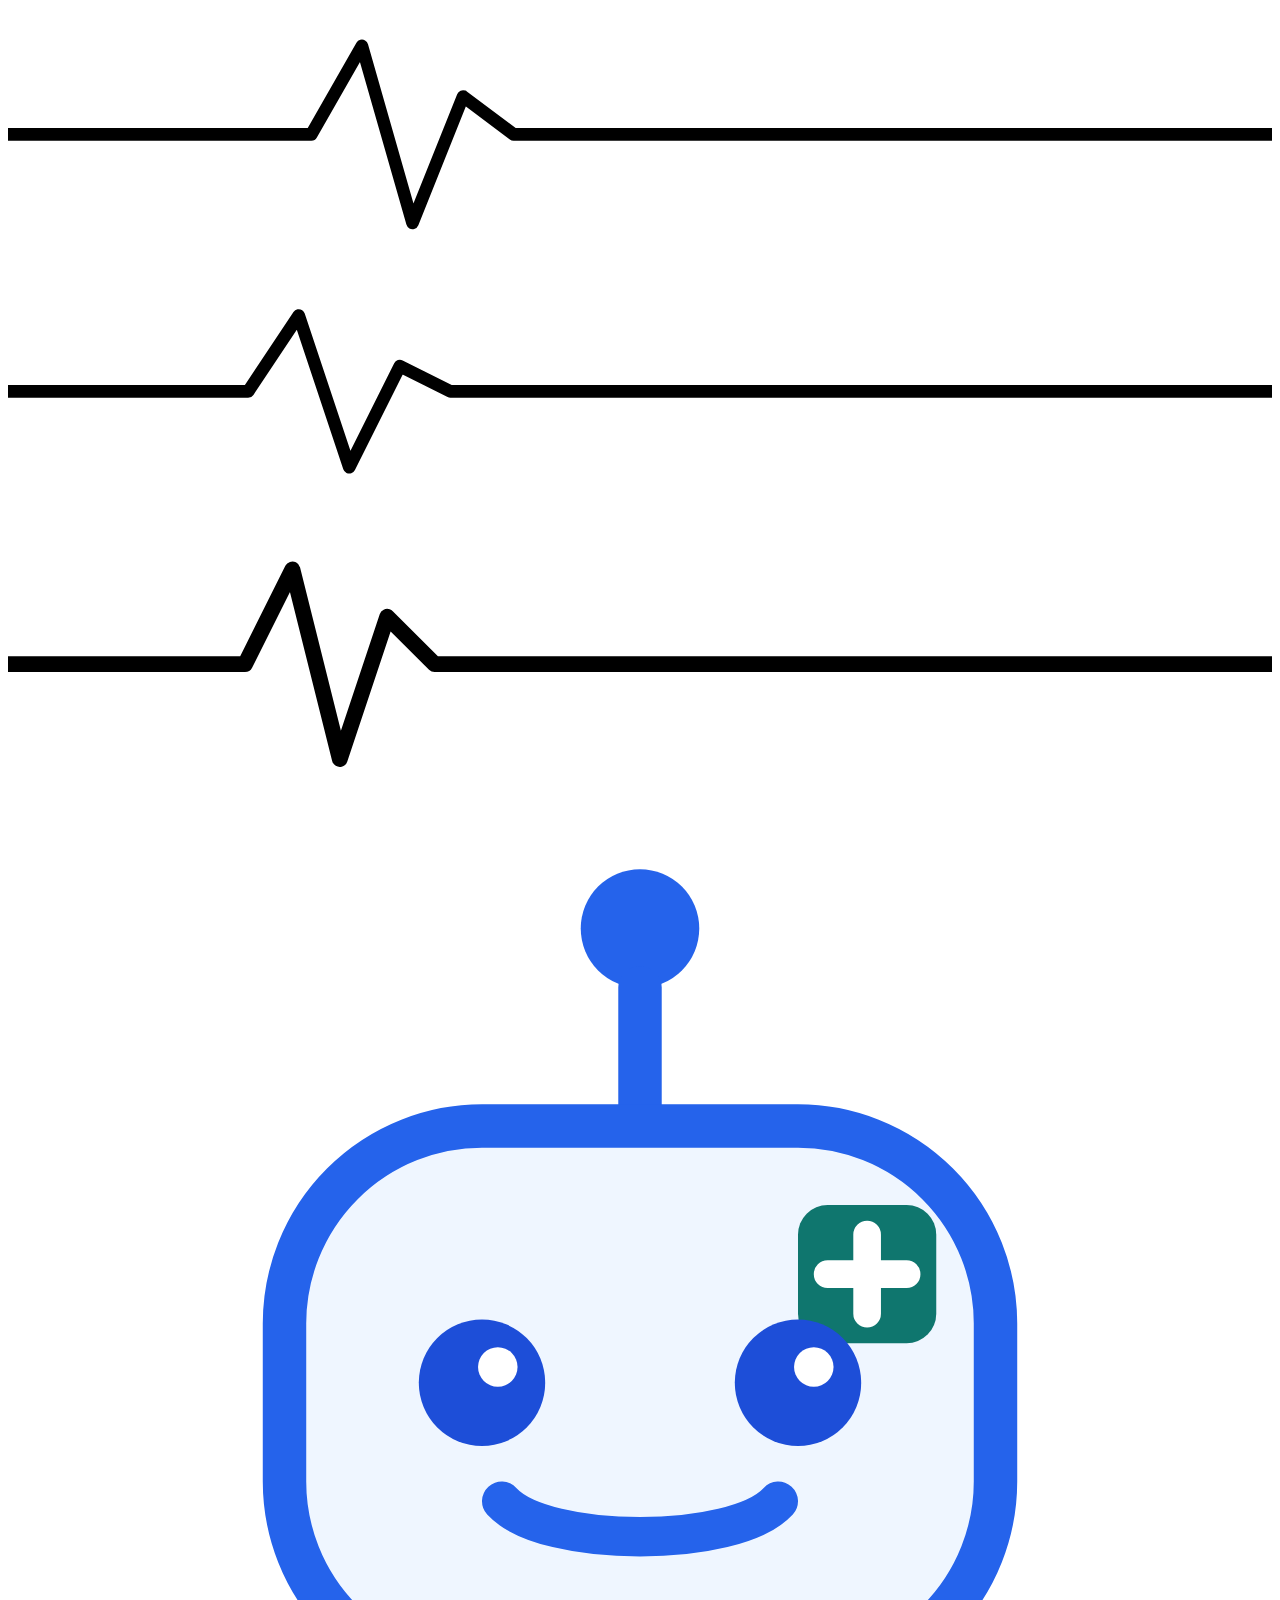
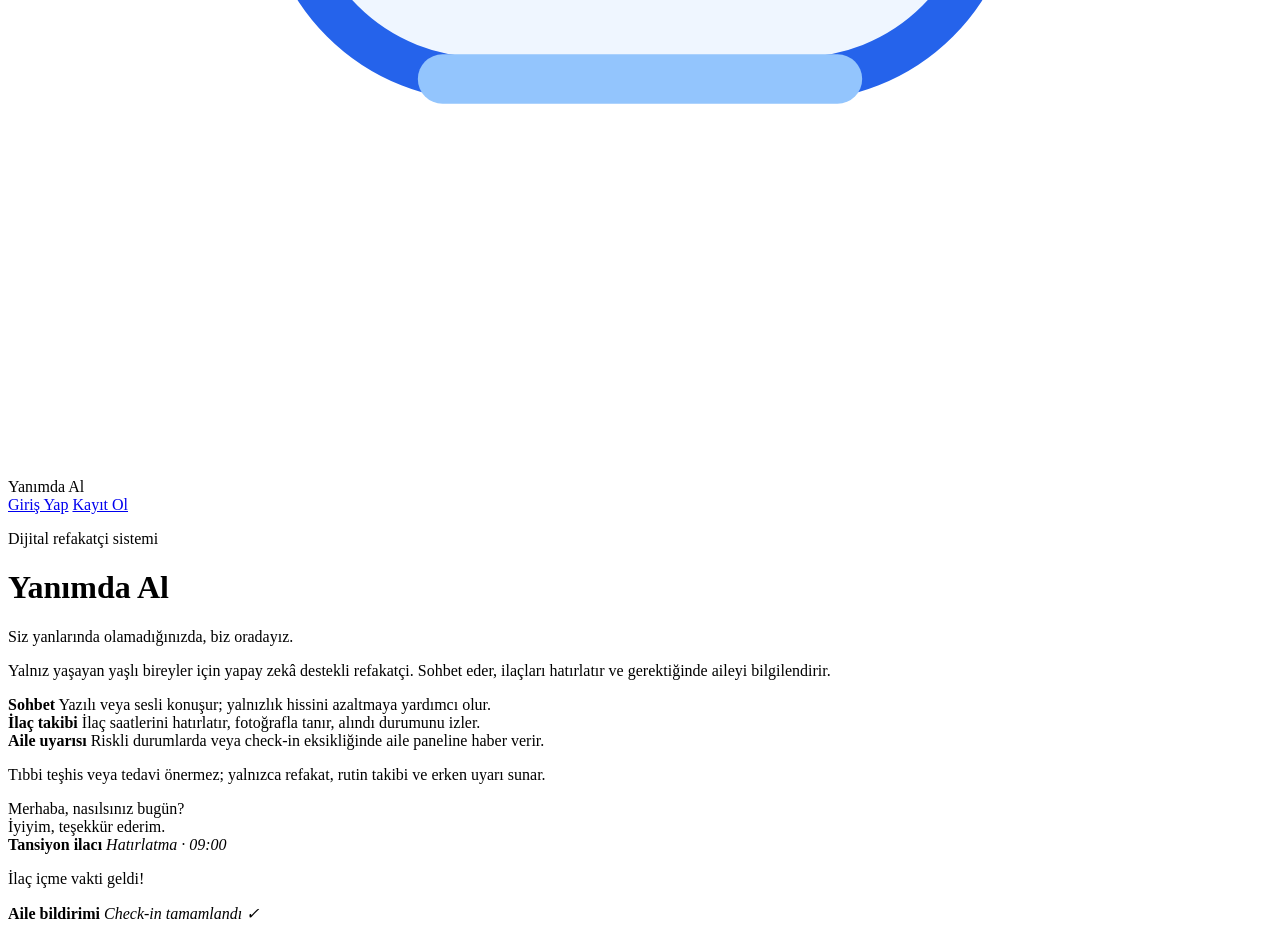
==== frontend/app.html @ 6cad52d4 "Yaşlı kiosk ve aile panelini genişlet; aktivite, sohbet dökümü ve check-in uyarısı ekle. Onboarding/" ====
<!DOCTYPE html>
<html lang="tr">
<head>
    <meta charset="UTF-8">
    <meta name="viewport" content="width=device-width, initial-scale=1.0, maximum-scale=1.0, user-scalable=no">
    <title>Yanımda Al — Refakatçi</title>
    <script>
        (function () {
            var userId = localStorage.getItem("user_id");
            var role = localStorage.getItem("user_role");
            if (!userId) {
                window.location.replace("onboarding.html");
                return;
            }
            if (role === "family") {
                window.location.replace("family-dashboard.html");
                return;
            }
            document.documentElement.classList.add("session-ok");
        })();
    </script>
    <style>html:not(.session-ok) body { visibility: hidden; }</style>
    <link rel="preconnect" href="https://fonts.googleapis.com">
    <link rel="preconnect" href="https://fonts.gstatic.com" crossorigin>
    <link href="https://fonts.googleapis.com/css2?family=Manrope:wght@500;600;700;800&family=Instrument+Serif:ital@0;1&display=swap" rel="stylesheet">
    <link rel="stylesheet" href="app-kiosk.css?v=20260728p5">
    <link rel="stylesheet" href="definitions.css?v=20260728p5">
    <link rel="stylesheet" href="recognition.css?v=20260728p5">
</head>
<body class="kiosk-app">
    <div class="ambient" aria-hidden="true">
        <span class="orb orb-a"></span>
        <span class="orb orb-b"></span>
    </div>

    <div class="app-shell">
        <header class="app-top">
            <div class="app-brand">
                <svg viewBox="0 0 64 64" fill="none" aria-hidden="true">
                    <circle cx="32" cy="6" r="3" fill="#2563eb"/>
                    <path d="M32 9 V16" stroke="#2563eb" stroke-width="2.2" stroke-linecap="round"/>
                    <rect x="14" y="16" width="36" height="28" rx="10" fill="#eff6ff" stroke="#2563eb" stroke-width="2.2"/>
                    <rect x="40" y="20" width="7" height="7" rx="1.5" fill="#0f766e"/>
                    <path d="M43.5 21.5 V25.5 M41.5 23.5 H45.5" stroke="#fff" stroke-width="1.4" stroke-linecap="round"/>
                    <circle cx="24" cy="29" r="3.2" fill="#1d4ed8"/>
                    <circle cx="40" cy="29" r="3.2" fill="#1d4ed8"/>
                    <path d="M25 35c2.2 2.4 11.8 2.4 14 0" stroke="#2563eb" stroke-width="2" stroke-linecap="round"/>
                </svg>
                <div class="app-brand-text">
                    <strong>Yanımda Al</strong>
                    <span id="appUserLabel" class="app-greeting">Hoş geldiniz</span>
                </div>
            </div>
        </header>

        <div class="app-body">
            <div class="side-nav-rail is-collapsed" id="sideNavRail">
                <nav class="app-side-nav is-collapsed" id="appSideNav" aria-label="Ana menü">
                    <div class="side-nav-head">
                        <button type="button" class="side-nav-toggle" id="navToggleBtn" onclick="toggleSideNav()" title="Menüyü genişlet" aria-label="Menüyü daralt/genişlet" aria-controls="appSideNav" aria-expanded="false">☰</button>
                        <strong class="side-nav-title">Menü</strong>
                    </div>
                    <div class="side-nav-tabs">
                        <button type="button" class="app-tab active" id="nav-sohbet" onclick="switchPage('sohbet')"><span>💬</span><em>Sohbet</em></button>
                        <button type="button" class="app-tab" id="nav-ilaclar" onclick="switchPage('ilaclar')"><span>💊</span><em>İlaçlarım</em></button>
                        <button type="button" class="app-tab" id="nav-durum" onclick="switchPage('durum')"><span>☀️</span><em>Durumum</em></button>
                        <button type="button" class="app-tab" id="nav-profil" onclick="switchPage('profil')"><span>👤</span><em>Profil</em></button>
                        <button type="button" class="app-tab app-tab-logout" id="nav-logout" onclick="logoutKiosk()" title="Çıkış">
                            <span class="logout-icon" aria-hidden="true">
                                <svg viewBox="0 0 24 24" fill="none" stroke="currentColor" stroke-width="2.2" stroke-linecap="round" stroke-linejoin="round">
                                    <path d="M10 4H6a2 2 0 0 0-2 2v12a2 2 0 0 0 2 2h4"/>
                                    <path d="M14 12H22"/>
                                    <path d="M18 8l4 4-4 4"/>
                                </svg>
                            </span>
                            <em>Çıkış</em>
                        </button>
                    </div>
                </nav>
            </div>

            <aside class="history-sidebar is-collapsed" id="historySidebar">
                <div class="history-sidebar-inner">
                    <div class="history-sidebar-head">
                        <div class="history-section-title">Sohbetler</div>
                    </div>
                    <button type="button" class="history-new-chat" id="historyNewChatBtn">＋ Yeni sohbet</button>
                    <div class="history-list" id="history-today"></div>
                    <p id="historyEmptyHint" class="history-empty-hint" style="display:none;">Henüz sohbet yok.</p>
                </div>
            </aside>

            <main class="main-content">
                <!-- SOHBET -->
                <section class="page active" id="page-sohbet">
                    <h2 class="page-title">Refakatçi sohbeti</h2>
                    <div class="chat-container" id="chatScroll">
                        <div class="chat-box" id="chatBox">
                            <div class="chat-msg msg-ai">Merhaba! Ben Yanımda Al. Bugün nasılsın? Yazabilir veya aşağıdaki butonla konuşabilirsin.</div>
                        </div>
                    </div>

                    <div class="voice-panel">
                        <div id="voiceBars" class="voice-bars" aria-hidden="true">
                            <i></i><i></i><i></i><i></i><i></i><i></i><i></i><i></i>
                        </div>
                        <button type="button" class="btn btn-voice" id="voiceBtn" onclick="toggleVoice()">
                            🎤 <span id="btnText">Konuşmak İçin Basın</span>
                        </button>
                        <p id="voiceHint" class="voice-hint">Başlatmak için basın, konuşun, bitince tekrar basın.</p>
                    </div>

                    <div class="text-input-container">
                        <div class="chat-attach-group">
                            <button type="button" class="btn btn-ghost chat-attach" id="chatAttachBtn" title="Fotoğraf ekle" aria-haspopup="menu" aria-expanded="false">📷</button>
                            <div class="chat-attach-menu" id="chatAttachMenu" role="menu" hidden>
                                <button type="button" class="chat-attach-option" role="menuitem" id="chatAttachGalleryBtn">🖼️ Galeriden seç</button>
                                <button type="button" class="chat-attach-option" role="menuitem" id="chatAttachCameraBtn">📸 Kamera ile çek</button>
                            </div>
                            <input type="file" id="chatImageInput" accept="image/*" hidden>
                            <input type="file" id="chatCameraInput" accept="image/*" capture="environment" hidden>
                        </div>
                        <input type="text" id="userInput" class="text-input" placeholder="Mesajınızı yazın..." onkeypress="handleKeyPress(event)">
                        <button type="button" class="btn btn-send" onclick="sendComposer()">Gönder</button>
                    </div>
                    <div id="chatImagePreview" class="chat-image-preview" hidden></div>
                </section>

                <!-- İLAÇLAR -->
                <section class="page" id="page-ilaclar">
                    <h2 class="page-title">İlaçlarım</h2>
                    <div class="med-subtabs" role="tablist">
                        <button type="button" class="med-subtab active" id="medTabDaily" onclick="switchMedTab('daily')">Günlük ilaçlar</button>
                        <button type="button" class="med-subtab" id="medTabAll" onclick="switchMedTab('all')">Tüm ilaçlar</button>
                    </div>
                    <div id="medicationToolbar"></div>
                    <div id="medicationList" class="routine-list"></div>
                    <div id="medicationListAll" class="routine-list" hidden></div>
                </section>

                <!-- DURUM -->
                <section class="page" id="page-durum">
                    <h2 class="page-title">Günlük sağlık kontrolü</h2>
                    <div id="checkinStatusBanner" class="checkin-banner"></div>
                    <div id="checkinCard" class="checkin-card">
                        <p id="checkinGreeting" class="checkin-greeting">Bugün kendini nasıl hissediyorsun?</p>
                        <button type="button" class="btn btn-success" onclick="completeCheckin('Harika!')">😊 Çok İyiyim</button>
                        <button type="button" class="btn btn-warn" onclick="completeCheckin('Biraz halsizim')">😐 Biraz Halsizim</button>
                    </div>
                    <div class="checkin-dashboard">
                        <div class="checkin-history-wrap">
                            <h3>Geçmiş kayıtlar</h3>
                            <div class="checkin-history-list" id="checkinHistory">
                                <p class="muted">Kayıtlar yükleniyor...</p>
                            </div>
                        </div>
                        <div class="checkin-chart-wrap">
                            <div class="checkin-chart-tabs" role="tablist">
                                <button type="button" class="checkin-chart-tab active" data-range="day" onclick="setCheckinChartRange('day')">Günlük</button>
                                <button type="button" class="checkin-chart-tab" data-range="week" onclick="setCheckinChartRange('week')">Haftalık</button>
                                <button type="button" class="checkin-chart-tab" data-range="month" onclick="setCheckinChartRange('month')">Aylık</button>
                            </div>
                            <div id="checkinChart" class="checkin-chart" aria-live="polite"></div>
                        </div>
                    </div>
                </section>

                <!-- PROFİL -->
                <section class="page" id="page-profil">
                    <div id="profileView" class="profile-view"></div>
                </section>
            </main>
        </div>
    </div>

    <!-- Profil düzenle (ilaç ekle gibi modal) -->
    <div id="profileEditModal" class="med-add-modal">
        <div class="med-add-modal-card profile-edit-modal-card">
            <div class="profile-edit-head">
                <h3>Profili düzenle</h3>
                <button type="button" class="btn btn-ghost" style="width:auto;min-height:40px;" onclick="cancelProfileEdit()">✕</button>
            </div>
            <div class="profile-edit-grid">
                <div class="profile-edit-col">
                    <h3>Kişisel</h3>
                    <label>📷 Profil fotoğrafı</label>
                    <div class="profile-photo-edit">
                        <img id="profilePhotoPreview" alt="" hidden>
                        <label class="btn btn-ghost" style="width:auto;min-height:44px;">
                            Fotoğraf seç
                            <input type="file" id="profilePhotoInput" accept="image/*" hidden>
                        </label>
                    </div>
                    <label>👤 Ad soyad</label>
                    <input id="profileName" type="text" placeholder="Ad soyad">
                    <label>📅 Doğum tarihi</label>
                    <input id="profileBirthDate" type="date">
                    <label>📞 Telefon</label>
                    <input id="profilePhone" type="tel" placeholder="5xx xxx xx xx" inputmode="numeric">
                    <label>✉️ E-posta</label>
                    <input id="profileEmail" type="email" placeholder="ornek@mail.com">
                </div>
                <div class="profile-edit-col">
                    <h3>Sağlık</h3>
                    <label>🏥 Kronik / teşhisli hastalıklar</label>
                    <textarea id="profileConditions" rows="3" placeholder="Örn. tansiyon, şeker…"></textarea>
                    <label>⚠️ Alerjiler</label>
                    <textarea id="profileAllergies" rows="2" placeholder="Örn. penisilin…"></textarea>
                    <div class="profile-edit-split">
                        <div>
                            <label>🧍 Kilo (kg)</label>
                            <input id="profileWeight" type="number" min="20" max="300" step="0.1" placeholder="70">
                        </div>
                        <div>
                            <label>📏 Boy (cm)</label>
                            <input id="profileHeight" type="number" min="50" max="250" step="1" placeholder="170">
                        </div>
                    </div>
                    <label>🚨 Acil durum kişisi</label>
                    <input id="profileEmergencyName" type="text" placeholder="Ad soyad">
                    <label>☎️ Acil durum telefonu</label>
                    <input id="profileEmergencyPhone" type="tel" placeholder="5xx xxx xx xx" inputmode="numeric">
                    <label>📋 Ek notlar</label>
                    <textarea id="profileNotes" rows="3" placeholder="İsteğe bağlı"></textarea>
                </div>
            </div>
            <p id="profileStatus" class="login-status" role="status"></p>
            <div class="profile-edit-actions">
                <button type="button" class="btn btn-primary" style="width:auto;min-width:160px;" onclick="saveElderProfile()">Kaydet</button>
                <button type="button" class="btn btn-ghost" style="width:auto;" onclick="cancelProfileEdit()">İptal</button>
            </div>
        </div>
    </div>

    <!-- İlk giriş: profil tamamla (kayıtta olmayan alanlar) -->
    <div id="profileSetupModal" class="med-add-modal">
        <div class="med-add-modal-card profile-edit-modal-card profile-setup-card">
            <div class="profile-edit-head">
                <div>
                    <h3>Profilinizi tamamlayın</h3>
                    <p class="profile-setup-lead">Kayıtta olmayan sağlık ve acil bilgileri. İsterseniz şimdi doldurun, isterseniz atlayın.</p>
                </div>
            </div>
            <div class="profile-edit-grid">
                <div class="profile-edit-col">
                    <h3>İletişim &amp; ölçü</h3>
                    <label>📞 Telefon</label>
                    <input id="setupPhone" type="tel" placeholder="5xx xxx xx xx" inputmode="numeric">
                    <label>✉️ E-posta</label>
                    <input id="setupEmail" type="email" placeholder="ornek@mail.com">
                    <div class="profile-edit-split">
                        <div>
                            <label>🧍 Kilo (kg)</label>
                            <input id="setupWeight" type="number" min="20" max="300" step="0.1" placeholder="70">
                        </div>
                        <div>
                            <label>📏 Boy (cm)</label>
                            <input id="setupHeight" type="number" min="50" max="250" step="1" placeholder="170">
                        </div>
                    </div>
                    <label>📷 Profil fotoğrafı (isteğe bağlı)</label>
                    <div class="profile-photo-edit">
                        <img id="setupPhotoPreview" alt="" hidden>
                        <label class="btn btn-ghost" style="width:auto;min-height:44px;">
                            Fotoğraf seç
                            <input type="file" id="setupPhotoInput" accept="image/*" hidden>
                        </label>
                    </div>
                </div>
                <div class="profile-edit-col">
                    <h3>Sağlık &amp; acil</h3>
                    <label>🏥 Kronik / teşhisli hastalıklar</label>
                    <textarea id="setupConditions" rows="2" placeholder="Örn. tansiyon, şeker…"></textarea>
                    <label>⚠️ Alerjiler</label>
                    <textarea id="setupAllergies" rows="2" placeholder="Örn. penisilin…"></textarea>
                    <label>🚨 Acil durum kişisi</label>
                    <input id="setupEmergencyName" type="text" placeholder="Ad soyad">
                    <label>☎️ Acil durum telefonu</label>
                    <input id="setupEmergencyPhone" type="tel" placeholder="5xx xxx xx xx" inputmode="numeric">
                    <label>📋 Ek notlar</label>
                    <textarea id="setupNotes" rows="2" placeholder="İsteğe bağlı"></textarea>
                </div>
            </div>
            <p id="profileSetupStatus" class="login-status" role="status"></p>
            <div class="profile-edit-actions">
                <button type="button" class="btn btn-primary" style="width:auto;min-width:160px;" onclick="saveProfileSetup()">Kaydet</button>
                <button type="button" class="btn btn-ghost" style="width:auto;" onclick="skipProfileSetup()">Şimdilik atla</button>
            </div>
        </div>
    </div>

    <!-- Check-in hatırlatma -->
    <div id="checkinReminderModal" class="modal-overlay" style="display:none;">
        <div class="modal-card">
            <div class="modal-emoji">☀️</div>
            <h2>Lütfen durumunuzu güncelleyin</h2>
            <p>Bugün henüz günlük sağlık kontrolünü yapmadınız.</p>
            <button type="button" class="btn btn-success" onclick="goToCheckinFromReminder()">Şimdi Bildir</button>
            <button type="button" class="btn btn-ghost" onclick="dismissCheckinReminder()">Daha Sonra</button>
        </div>
    </div>

    <!-- İlaç ekle / düzenle -->
    <div id="medAddModal" class="med-add-modal">
        <div class="med-add-modal-card">
            <div id="medAddFormRoot"></div>
        </div>
    </div>

    <!-- İlaç saati -->
    <div id="medicationAlertModal" class="modal-overlay" style="display:none;">
        <div class="modal-card modal-card-lg">
            <div class="modal-emoji">💊</div>
            <h2 id="medAlertTitle">İlaç Saati!</h2>
            <p id="medAlertDesc">Lütfen ilacınızı alın.</p>
            <p id="medAlertSnoozeInfo" class="muted"></p>
            <button type="button" class="btn btn-success" onclick="logMedication('taken', 'button')">İçtim</button>
            <button type="button" class="btn btn-primary" onclick="openMedicationCamera()">İlacı Kameraya Göster</button>
            <button type="button" class="btn btn-ghost" onclick="dismissMedicationAlert()">Daha Sonra (10 dk)</button>
        </div>
    </div>

    <!-- Kamera ile fotoğraf -->
    <div id="chatCameraModal" class="modal-overlay" style="display:none;">
        <div class="modal-card modal-card-lg">
            <h2>Kamera</h2>
            <video id="chatCameraVideo" autoplay playsinline muted style="width:100%;border-radius:14px;background:#0b1220;"></video>
            <canvas id="chatCameraCanvas" hidden></canvas>
            <p id="chatCameraStatus" class="muted"></p>
            <button type="button" class="btn btn-success" onclick="captureChatCameraPhoto()">Fotoğraf Çek</button>
            <button type="button" class="btn btn-ghost" onclick="closeChatCameraModal()">Kapat</button>
        </div>
    </div>

    <script src="config.js?v=20260728p6"></script>
    <script src="definitions.js?v=20260728p6"></script>
    <script src="recognition.js?v=20260728p6"></script>
    <script src="app.js?v=20260728p6"></script>
    <script src="app-enhance.js?v=20260729a1"></script>
</body>
</html>
---- frontend/app-kiosk.css ----
/* Kiosk app — onboarding / login / register dili */

:root {
    --ink: #0b1220;
    --muted: #4a5d73;
    --blue: #2563eb;
    --blue-deep: #1d4ed8;
    --mint: #0f766e;
    --ok: #16a34a;
    --bad: #dc2626;
    --warn: #b45309;
    --font: "Manrope", system-ui, sans-serif;
    --display: "Instrument Serif", Georgia, serif;
    --glass: rgba(255, 255, 255, 0.55);
    --line: rgba(11, 18, 32, 0.1);
    --shell-max-w: 1280px;
    --shell-max-h: 800px;
}

*, *::before, *::after { box-sizing: border-box; margin: 0; padding: 0; }

html, body.kiosk-app {
    width: 100%;
    height: 100%;
    overflow: hidden;
}

body.kiosk-app {
    font-family: var(--font);
    color: var(--ink);
    display: grid;
    place-items: center;
}

.ambient {
    position: fixed;
    inset: 0;
    z-index: 0;
    pointer-events: none;
    background: linear-gradient(150deg, #c5d9f5 0%, #e7eef8 45%, #d2ebe6 100%);
}

.orb {
    position: absolute;
    border-radius: 50%;
    filter: blur(72px);
    opacity: 0.45;
    animation: drift 18s ease-in-out infinite;
}
.orb-a { width: 42vmin; height: 42vmin; top: -10%; left: -6%; background: #93c5fd; }
.orb-b { width: 36vmin; height: 36vmin; right: -8%; bottom: 5%; background: #99f6e4; animation-delay: -7s; }

@keyframes drift {
    0%, 100% { transform: translate(0, 0); }
    50% { transform: translate(12px, -14px); }
}

.app-shell {
    position: relative;
    z-index: 1;
    width: 100vw;
    height: 100vh;
    max-width: none;
    max-height: none;
    display: flex;
    flex-direction: column;
    padding: 14px 18px 16px;
    border-radius: 0;
    background: transparent;
    border: none;
    box-shadow: none;
    backdrop-filter: none;
    overflow: hidden;
}

.app-top {
    flex-shrink: 0;
    display: flex;
    align-items: center;
    justify-content: center;
    margin-bottom: 10px;
    padding: 0 4px;
    min-height: 64px;
}

.app-brand {
    display: flex;
    align-items: center;
    gap: 14px;
    justify-content: center;
}
.app-brand svg { width: 58px; height: 58px; flex-shrink: 0; }
.app-brand-text {
    display: flex;
    flex-direction: column;
    gap: 2px;
}
.app-brand strong {
    display: block;
    font-size: clamp(1.55rem, 3vw, 1.9rem);
    font-weight: 800;
    letter-spacing: -0.02em;
    white-space: nowrap;
    line-height: 1.1;
}
.app-greeting {
    font-size: 1.05rem;
    color: var(--muted);
    font-weight: 700;
    white-space: nowrap;
    overflow: hidden;
    text-overflow: ellipsis;
    max-width: min(70vw, 420px);
}

.btn-icon {
    min-width: 48px;
    min-height: 48px;
    border-radius: 12px;
    border: 2px solid var(--line);
    background: rgba(255,255,255,0.7);
    font-size: 1.2rem;
    cursor: pointer;
}

.app-body {
    flex: 1;
    min-height: 0;
    display: flex;
    gap: 12px;
    position: relative;
}

.side-nav-rail {
    --side-nav-expanded: 188px;
    --side-nav-collapsed: 72px;
    flex-shrink: 0;
    width: var(--side-nav-expanded);
    position: relative;
    align-self: stretch;
    transition: width 0.22s ease;
}
.side-nav-rail.is-collapsed {
    width: var(--side-nav-collapsed);
}

.app-side-nav {
    width: 100%;
    height: 100%;
    display: flex;
    flex-direction: column;
    gap: 6px;
    padding: 12px 10px;
    background: var(--glass);
    border: 1px solid rgba(255, 255, 255, 0.7);
    border-radius: 20px;
    backdrop-filter: blur(10px);
    overflow: hidden;
    transition: width 0.22s ease, padding 0.22s ease, box-shadow 0.22s ease;
    z-index: 8;
}

.side-nav-rail.is-collapsed .app-side-nav {
    width: var(--side-nav-collapsed);
    padding-left: 8px;
    padding-right: 8px;
}

.side-nav-head {
    display: flex;
    align-items: center;
    gap: 10px;
    padding: 2px 4px 8px;
    flex-shrink: 0;
    min-height: 44px;
}
.side-nav-toggle {
    width: 40px;
    height: 40px;
    flex-shrink: 0;
    border: none;
    border-radius: 12px;
    background: rgba(255, 255, 255, 0.55);
    color: var(--ink);
    font-size: 1.15rem;
    cursor: pointer;
    display: grid;
    place-items: center;
}
.side-nav-toggle:hover { background: rgba(255, 255, 255, 0.85); }
.side-nav-title {
    font-size: 0.92rem;
    font-weight: 800;
    color: var(--muted);
    letter-spacing: 0.02em;
    white-space: nowrap;
    opacity: 1;
    transition: opacity 0.15s ease;
}

.side-nav-tabs {
    display: flex;
    flex-direction: column;
    gap: 4px;
    flex: 1;
    min-height: 0;
}

.app-tab {
    min-height: 52px;
    width: 100%;
    border-radius: 14px;
    border: none;
    background: transparent;
    font-family: var(--font);
    font-size: 1.05rem;
    font-weight: 750;
    color: var(--muted);
    cursor: pointer;
    display: flex;
    flex-direction: row;
    align-items: center;
    justify-content: flex-start;
    gap: 12px;
    padding: 10px 12px;
    text-align: left;
}
.app-tab span {
    font-size: 1.35rem;
    line-height: 1;
    width: 1.5rem;
    flex-shrink: 0;
    text-align: center;
}
.app-tab em {
    font-style: normal;
    font-size: 1.02rem;
    white-space: nowrap;
    opacity: 1;
    transition: opacity 0.15s ease;
}
.app-tab:hover { background: rgba(255, 255, 255, 0.45); color: var(--ink); }
.app-tab.active {
    background: rgba(37, 99, 235, 0.14);
    color: var(--blue-deep);
}

.app-tab-logout {
    margin-top: 4px;
    color: #b91c1c;
}
.app-tab-logout:hover {
    background: rgba(220, 38, 38, 0.1);
    color: #991b1b;
}
.app-tab-logout .logout-icon {
    width: 1.5rem;
    height: 1.5rem;
    flex-shrink: 0;
    display: grid;
    place-items: center;
}
.app-tab-logout .logout-icon svg {
    width: 1.25rem;
    height: 1.25rem;
    display: block;
}

.side-nav-rail.is-collapsed .side-nav-title,
.side-nav-rail.is-collapsed .app-tab em {
    opacity: 0;
    width: 0;
    overflow: hidden;
    pointer-events: none;
}

.side-nav-rail.is-collapsed .app-tab {
    justify-content: center;
    padding-left: 0;
    padding-right: 0;
    gap: 0;
}

.side-nav-rail.is-collapsed .side-nav-head {
    justify-content: center;
    padding-left: 0;
    padding-right: 0;
}

.main-content {
    flex: 1;
    min-width: 0;
    min-height: 0;
    overflow: hidden;
    display: flex;
    flex-direction: column;
}

.page {
    display: none;
    flex: 1;
    min-height: 0;
    flex-direction: column;
    overflow: hidden;
}
.page.active { display: flex; }

.page-title {
    font-family: var(--display);
    font-weight: 400;
    font-size: clamp(1.5rem, 2.8vw, 2rem);
    margin-bottom: 8px;
    flex-shrink: 0;
}

.chat-container {
    flex: 1;
    min-height: 0;
    overflow-y: auto;
    background: transparent;
    border: none;
    border-radius: 0;
    padding: 4px 2px 12px;
    margin-bottom: 8px;
}

.chat-box { display: flex; flex-direction: column; gap: 10px; }

.chat-msg {
    max-width: 88%;
    padding: 12px 16px;
    border-radius: 14px;
    font-size: 1.15rem;
    font-weight: 600;
    line-height: 1.4;
}
.msg-ai {
    align-self: flex-start;
    background: #fff;
    border: 2px solid rgba(37,99,235,0.15);
}
.msg-user {
    align-self: flex-end;
    background: linear-gradient(180deg, #3b82f6, #2563eb);
    color: #fff;
}
.msg-system {
    align-self: center;
    background: rgba(15,23,42,0.06);
    color: var(--muted);
    font-size: 1rem;
}
.chat-msg img {
    max-width: 100%;
    border-radius: 10px;
    margin-top: 6px;
    display: block;
}

.voice-panel {
    flex-shrink: 0;
    display: flex;
    flex-direction: column;
    align-items: center;
    gap: 6px;
    margin-bottom: 8px;
}

.voice-bars {
    display: none;
    align-items: flex-end;
    justify-content: center;
    gap: 5px;
    height: 42px;
}
.voice-bars.is-on { display: flex; }
.voice-bars i {
    width: 7px;
    border-radius: 4px;
    background: linear-gradient(180deg, #38bdf8, #2563eb);
    height: 12px;
    animation: bar-bounce 0.7s ease-in-out infinite;
}
.voice-bars i:nth-child(1) { animation-delay: 0s; }
.voice-bars i:nth-child(2) { animation-delay: 0.08s; }
.voice-bars i:nth-child(3) { animation-delay: 0.16s; }
.voice-bars i:nth-child(4) { animation-delay: 0.24s; }
.voice-bars i:nth-child(5) { animation-delay: 0.12s; }
.voice-bars i:nth-child(6) { animation-delay: 0.2s; }
.voice-bars i:nth-child(7) { animation-delay: 0.05s; }
.voice-bars i:nth-child(8) { animation-delay: 0.18s; }

@keyframes bar-bounce {
    0%, 100% { height: 10px; opacity: 0.7; }
    50% { height: 36px; opacity: 1; }
}

.voice-bars.is-live i:nth-child(odd) { animation-duration: 0.45s; }
.voice-bars.is-live i:nth-child(even) { animation-duration: 0.65s; }

.voice-hint {
    font-size: 0.88rem;
    color: var(--muted);
    font-weight: 600;
    text-align: center;
}

.btn {
    display: inline-flex;
    align-items: center;
    justify-content: center;
    gap: 8px;
    min-height: 54px;
    padding: 0 18px;
    border-radius: 14px;
    border: 2px solid transparent;
    font-family: var(--font);
    font-size: 1.1rem;
    font-weight: 750;
    cursor: pointer;
}
.btn-voice {
    width: min(100%, 420px);
    background: linear-gradient(180deg, #3b82f6, #2563eb);
    color: #fff;
    box-shadow: 0 8px 18px rgba(37,99,235,0.28);
}
.btn-voice.recording {
    background: linear-gradient(180deg, #f87171, #dc2626);
    animation: pulse-rec 1.2s ease infinite;
}
@keyframes pulse-rec {
    0%, 100% { transform: scale(1); }
    50% { transform: scale(1.03); }
}
.btn-success {
    background: linear-gradient(180deg, #22c55e, #16a34a);
    color: #fff;
    width: 100%;
}
.btn-primary {
    background: linear-gradient(180deg, #3b82f6, #2563eb);
    color: #fff;
    width: 100%;
}
.btn-warn {
    background: #FFFBEB;
    color: #B45309;
    border-color: #FDE68A;
    width: 100%;
}
.btn-ghost {
    background: rgba(255,255,255,0.75);
    border-color: var(--line);
    color: var(--ink);
    width: 100%;
}
.btn-send {
    background: linear-gradient(180deg, #22c55e, #16a34a);
    color: #fff;
    min-width: 110px;
}

.text-input-container {
    flex-shrink: 0;
    display: flex;
    gap: 8px;
    align-items: center;
}
.text-input {
    flex: 1;
    min-height: 54px;
    border-radius: 14px;
    border: 2px solid #e2e8f0;
    padding: 0 16px;
    font-size: 1.1rem;
    font-family: var(--font);
    font-weight: 600;
    background: rgba(255,255,255,0.92);
}
.chat-attach-group {
    position: relative;
    display: flex;
    gap: 6px;
}
.chat-attach {
    width: 54px;
    min-width: 54px;
    padding: 0;
    font-size: 1.25rem;
}
.chat-attach-menu {
    position: absolute;
    left: 0;
    bottom: calc(100% + 8px);
    min-width: 210px;
    display: flex;
    flex-direction: column;
    gap: 4px;
    padding: 8px;
    background: rgba(255, 255, 255, 0.96);
    border: 1px solid rgba(11, 18, 32, 0.1);
    border-radius: 14px;
    box-shadow: 0 10px 28px rgba(15, 23, 42, 0.14);
    z-index: 20;
}
.chat-attach-menu[hidden] { display: none; }
.chat-attach-option {
    border: none;
    background: transparent;
    border-radius: 10px;
    min-height: 46px;
    padding: 8px 12px;
    text-align: left;
    font-family: var(--font);
    font-size: 1rem;
    font-weight: 700;
    color: var(--ink);
    cursor: pointer;
}
.chat-attach-option:hover {
    background: rgba(37, 99, 235, 0.1);
    color: var(--blue-deep);
}
.chat-image-preview {
    margin-top: 8px;
    display: flex;
    align-items: center;
    gap: 10px;
    flex-wrap: wrap;
    font-weight: 700;
    color: var(--muted);
}
.chat-image-preview img {
    width: 72px;
    height: 72px;
    object-fit: cover;
    border-radius: 10px;
}

.profile-view {
    flex: 1;
    min-height: 0;
    overflow-y: auto;
    display: flex;
    flex-direction: column;
    gap: 12px;
    position: relative;
    padding: 8px 4px 12px;
}
.profile-pencil-btn {
    position: absolute;
    top: 4px;
    right: 4px;
    z-index: 2;
    width: 48px;
    height: 48px;
    border: none;
    border-radius: 14px;
    background: #2563eb;
    color: #fff;
    font-size: 1.25rem;
    cursor: pointer;
    box-shadow: 0 8px 18px rgba(37, 99, 235, 0.28);
}
.profile-pencil-btn:hover { background: #1d4ed8; }
.profile-layout {
    display: grid;
    grid-template-columns: minmax(260px, 0.9fr) minmax(300px, 1.15fr);
    gap: 18px;
    align-items: start;
    padding-right: 56px;
}
.profile-col {
    display: flex;
    flex-direction: column;
    gap: 12px;
    background: rgba(255, 255, 255, 0.72);
    border-radius: 24px;
    padding: 22px 18px;
    border: 1px solid rgba(255, 255, 255, 0.9);
    box-shadow: 0 10px 28px rgba(15, 23, 42, 0.06);
}
.profile-photo-block {
    position: relative;
    width: 128px;
    height: 128px;
    margin: 4px auto 14px;
}
.profile-photo,
.profile-photo-placeholder {
    width: 128px;
    height: 128px;
    border-radius: 50%;
    object-fit: cover;
    background: #e8eef8;
    display: grid;
    place-items: center;
    font-size: 3.4rem;
    border: 4px solid #fff;
    box-shadow: 0 6px 16px rgba(15, 23, 42, 0.1);
}
.profile-photo-plus {
    position: absolute;
    right: 2px;
    bottom: 2px;
    width: 36px;
    height: 36px;
    border-radius: 50%;
    border: 3px solid #fff;
    background: #2563eb;
    color: #fff;
    font-size: 1.35rem;
    font-weight: 800;
    line-height: 1;
    cursor: pointer;
}
.profile-field {
    display: grid;
    grid-template-columns: minmax(118px, 150px) 1fr;
    gap: 10px;
    align-items: center;
}
.profile-field-meta {
    display: flex;
    align-items: center;
    gap: 8px;
    min-width: 0;
}
.profile-field-icon {
    width: 40px;
    height: 40px;
    flex-shrink: 0;
    border-radius: 12px;
    display: grid;
    place-items: center;
    font-size: 1.2rem;
    background: rgba(37, 99, 235, 0.08);
}
.profile-field-label {
    font-size: 0.88rem;
    font-weight: 750;
    color: var(--muted);
    line-height: 1.25;
}
.profile-field-box {
    min-height: 48px;
    border-radius: 14px;
    background: #f3f6fb;
    border: 1px solid #e2e8f0;
    padding: 12px 14px;
    font-size: 1.05rem;
    font-weight: 750;
    color: var(--ink);
    display: flex;
    align-items: center;
    white-space: pre-wrap;
    word-break: break-word;
}
.profile-field-box.is-empty {
    color: #94a3b8;
    font-weight: 700;
    letter-spacing: 0.04em;
    text-transform: uppercase;
    font-size: 0.95rem;
}
.profile-field-box.is-tall {
    min-height: 96px;
    align-items: flex-start;
}
.profile-field.is-tall {
    align-items: flex-start;
}
.profile-field.is-tall .profile-field-meta {
    padding-top: 6px;
}
.profile-field-row {
    display: grid;
    grid-template-columns: 1fr 1fr;
    gap: 10px;
}
.profile-edit-modal-card.med-add-modal-card,
.med-add-modal-card.profile-edit-modal-card {
    width: min(1100px, calc(100vw - 32px));
    max-width: calc(100vw - 32px);
    max-height: 92vh;
    overflow-x: hidden;
    overflow-y: auto;
    box-sizing: border-box;
    padding: 20px 22px;
}
.profile-edit-head {
    display: flex;
    align-items: center;
    justify-content: space-between;
    gap: 12px;
    margin-bottom: 8px;
}
.profile-edit-head h3 {
    font-size: 1.35rem;
    font-weight: 800;
}
.profile-edit-grid {
    display: grid;
    grid-template-columns: 1fr 1fr;
    gap: 16px;
    width: 100%;
    min-width: 0;
}
.profile-edit-col {
    display: flex;
    flex-direction: column;
    gap: 8px;
    background: #f8fafc;
    border-radius: 16px;
    padding: 14px;
    min-width: 0;
    box-sizing: border-box;
}
.profile-edit-col h3 {
    font-size: 1rem;
    color: var(--muted);
    margin-bottom: 4px;
}
.profile-edit-col label {
    font-weight: 750;
    font-size: 0.9rem;
    color: var(--muted);
}
.profile-edit-col input,
.profile-edit-col textarea {
    width: 100%;
    max-width: 100%;
    box-sizing: border-box;
    border: 2px solid #e2e8f0;
    border-radius: 10px;
    padding: 10px 12px;
    font-family: var(--font);
    font-size: 1rem;
    font-weight: 600;
    background: #fff;
}
.profile-edit-split {
    display: grid;
    grid-template-columns: 1fr 1fr;
    gap: 10px;
    min-width: 0;
}
.profile-edit-split > div {
    min-width: 0;
}
.profile-photo-edit {
    display: flex;
    align-items: center;
    gap: 12px;
}
.profile-photo-edit img {
    width: 72px;
    height: 72px;
    border-radius: 50%;
    object-fit: cover;
}
.profile-setup-card .profile-setup-lead {
    margin-top: 4px;
    font-size: 0.98rem;
    font-weight: 600;
    color: var(--muted);
    max-width: 52ch;
    line-height: 1.4;
}
.profile-setup-card .profile-edit-head {
    align-items: flex-start;
}

@media (max-width: 900px) {
    .side-nav-rail {
        --side-nav-expanded: 176px;
        --side-nav-collapsed: 64px;
    }
    .checkin-dashboard,
    .profile-layout,
    .profile-edit-grid,
    .profile-field-row,
    .profile-edit-split {
        grid-template-columns: 1fr;
    }
    .profile-layout { padding-right: 0; }
    .checkin-dashboard {
        overflow-y: auto;
    }
}

@media (max-width: 560px) {
    .app-shell {
        width: 100vw;
        height: 100vh;
        padding: 10px;
    }
}

.med-subtabs {
    display: grid;
    grid-template-columns: 1fr 1fr;
    gap: 8px;
    margin-bottom: 10px;
    flex-shrink: 0;
}
.med-subtab {
    min-height: 48px;
    border-radius: 12px;
    border: 2px solid var(--line);
    background: rgba(255,255,255,0.5);
    font-family: var(--font);
    font-size: 1.05rem;
    font-weight: 750;
    color: var(--muted);
    cursor: pointer;
}
.med-subtab.active {
    border-color: var(--blue);
    color: var(--blue-deep);
    background: rgba(37,99,235,0.12);
}

.routine-list {
    flex: 1;
    min-height: 0;
    overflow-y: auto;
    display: flex;
    flex-direction: column;
    gap: 10px;
}
.routine-list[hidden] {
    display: none !important;
}

.checkin-card {
    display: flex;
    flex-direction: column;
    gap: 12px;
    background: var(--glass);
    border-radius: 16px;
    padding: 18px;
    border: 1px solid rgba(255,255,255,0.65);
    margin-bottom: 12px;
}
.checkin-greeting {
    font-size: 1.35rem;
    font-weight: 700;
    text-align: center;
    margin-bottom: 4px;
}
.checkin-banner { margin-bottom: 10px; }
.checkin-dashboard {
    flex: 1;
    min-height: 0;
    display: grid;
    grid-template-columns: minmax(240px, 1fr) minmax(260px, 1.1fr);
    gap: 14px;
    overflow: hidden;
}
.checkin-history-wrap,
.checkin-chart-wrap {
    min-height: 0;
    display: flex;
    flex-direction: column;
    background: rgba(255,255,255,0.28);
    border-radius: 16px;
    padding: 14px;
}
.checkin-history-wrap h3 {
    font-size: 1.05rem;
    margin-bottom: 10px;
    color: var(--muted);
}
.checkin-history-list {
    flex: 1;
    min-height: 0;
    overflow-y: auto;
    display: flex;
    flex-direction: column;
    gap: 8px;
}
.checkin-history-item {
    display: flex;
    justify-content: space-between;
    align-items: center;
    gap: 12px;
    padding: 12px 14px;
    background: rgba(255,255,255,0.72);
    border-radius: 12px;
}
.checkin-history-item strong { font-size: 1.05rem; }
.checkin-history-item span {
    font-size: 0.9rem;
    color: var(--muted);
    font-weight: 650;
    white-space: nowrap;
}
.checkin-chart-tabs {
    display: grid;
    grid-template-columns: repeat(3, 1fr);
    gap: 6px;
    margin-bottom: 12px;
}
.checkin-chart-tab {
    min-height: 40px;
    border-radius: 10px;
    border: 1px solid rgba(11,18,32,0.1);
    background: rgba(255,255,255,0.5);
    font-family: var(--font);
    font-weight: 750;
    cursor: pointer;
    color: var(--muted);
}
.checkin-chart-tab.active {
    background: rgba(37,99,235,0.14);
    border-color: var(--blue);
    color: var(--blue-deep);
}
.checkin-chart {
    flex: 1;
    min-height: 180px;
    display: flex;
    align-items: flex-end;
    gap: 8px;
    padding: 8px 4px 0;
}
.checkin-bar {
    flex: 1;
    display: flex;
    flex-direction: column;
    align-items: center;
    gap: 6px;
    min-width: 0;
}
.checkin-bar-fill {
    width: 100%;
    max-width: 36px;
    border-radius: 10px 10px 4px 4px;
    background: linear-gradient(180deg, #60a5fa, #2563eb);
    min-height: 8px;
    transition: height 0.25s ease;
}
.checkin-bar-fill.is-low { background: linear-gradient(180deg, #fbbf24, #d97706); }
.checkin-bar-fill.is-bad { background: linear-gradient(180deg, #f87171, #dc2626); }
.checkin-bar-fill.is-empty { background: rgba(148,163,184,0.35); }
.checkin-bar label {
    font-size: 0.75rem;
    font-weight: 700;
    color: var(--muted);
    text-align: center;
}
.muted { color: var(--muted); font-weight: 600; }

.profile-card {
    flex: 1;
    min-height: 0;
    overflow-y: auto;
    background: var(--glass);
    border-radius: 16px;
    padding: 18px;
    border: 1px solid rgba(255,255,255,0.65);
    display: flex;
    flex-direction: column;
    gap: 8px;
}
.profile-card label {
    font-size: 0.95rem;
    font-weight: 750;
    color: #334155;
    margin-top: 4px;
}
.profile-card input,
.profile-card textarea {
    min-height: 52px;
    border-radius: 12px;
    border: 2px solid #e2e8f0;
    padding: 10px 14px;
    font-size: 1.08rem;
    font-family: var(--font);
    font-weight: 600;
    background: rgba(255,255,255,0.92);
}
.profile-card textarea { min-height: 80px; resize: vertical; }
.profile-card .btn { margin-top: 6px; }

.login-status {
    text-align: center;
    font-weight: 700;
    min-height: 1.2em;
    padding: 8px;
    border-radius: 10px;
}
.login-status.is-ok { color: #166534; background: rgba(34,197,94,0.12); }
.login-status.is-error { color: #991b1b; background: rgba(239,68,68,0.12); }

.modal-overlay {
    position: fixed;
    inset: 0;
    z-index: 2000;
    background: rgba(15,23,42,0.55);
    display: flex;
    align-items: center;
    justify-content: center;
    padding: 16px;
}
.modal-card {
    background: #fff;
    border-radius: 20px;
    padding: 28px 24px;
    width: min(420px, 94vw);
    text-align: center;
    box-shadow: 0 20px 50px rgba(0,0,0,0.25);
    display: flex;
    flex-direction: column;
    gap: 10px;
}
.modal-card-lg { width: min(460px, 94vw); }
.modal-emoji { font-size: 3rem; }
.modal-card h2 { font-size: 1.5rem; font-weight: 800; }
.modal-card p { font-size: 1.1rem; color: var(--muted); font-weight: 600; }

.med-add-modal {
    display: none;
    position: fixed;
    inset: 0;
    z-index: 1500;
    background: rgba(15,23,42,0.5);
    align-items: center;
    justify-content: center;
    padding: 16px;
}
.med-add-modal.active { display: flex; }
.med-add-modal-card {
    background: #fff;
    border-radius: 18px;
    width: min(560px, 96vw);
    max-height: 90vh;
    overflow-y: auto;
    padding: 18px;
}

/* History sidebar — içerikle aynı yüzey, hafif ton farkı */
.history-sidebar {
    width: 210px;
    flex-shrink: 0;
    background: rgba(11, 18, 32, 0.04);
    border: none;
    border-radius: 0;
    border-right: 1px solid rgba(11, 18, 32, 0.08);
    overflow: hidden;
}
.history-sidebar.is-collapsed { display: none; }
.history-sidebar-inner {
    padding: 4px 10px 8px 4px;
    height: 100%;
    overflow-y: auto;
}
.history-sidebar-head {
    display: flex;
    justify-content: space-between;
    align-items: center;
    margin-bottom: 8px;
}
.history-section-title {
    font-weight: 800;
    font-size: 0.95rem;
    color: var(--muted);
}
.sidebar-collapse-btn, .history-new-chat {
    border: none;
    background: rgba(255, 255, 255, 0.45);
    border-radius: 10px;
    padding: 8px 10px;
    font-weight: 700;
    cursor: pointer;
    font-family: var(--font);
}
.sidebar-collapse-btn:hover,
.history-new-chat:hover {
    background: rgba(255, 255, 255, 0.7);
}
.history-new-chat {
    width: 100%;
    margin-bottom: 8px;
    display: inline-flex;
    align-items: center;
    justify-content: center;
    gap: 6px;
}
.history-item {
    padding: 10px 8px;
    border-radius: 10px;
    font-weight: 650;
    cursor: pointer;
    margin-bottom: 2px;
    color: var(--ink);
}
.history-item:hover { background: rgba(255, 255, 255, 0.4); }
.history-item.active-chat {
    background: rgba(37, 99, 235, 0.1);
    color: var(--blue-deep);
}

@media (max-width: 900px) {
    .history-sidebar {
        position: absolute;
        left: 0; top: 0; bottom: 0;
        z-index: 10;
        width: min(280px, 80vw);
        background: rgba(231, 238, 248, 0.96);
        border-right: 1px solid rgba(11, 18, 32, 0.08);
        box-shadow: none;
    }
}
---- frontend/definitions.css ----
/* İlaç tanımlama modülü */

.med-def-add-wrap {
    margin-bottom: 16px;
}

.med-def-add-btn {
    display: inline-flex;
    align-items: center;
    gap: 8px;
    width: auto;
    min-width: 200px;
    padding: 12px 18px;
    font-size: 16px;
    font-weight: 700;
}

.med-def-panel {
    background: #F8FAFC;
    border: 2px dashed #CBD5E1;
    border-radius: 20px;
    padding: 20px;
    margin-bottom: 0;
}

.med-def-panel h3 {
    font-size: 22px;
    margin-bottom: 14px;
    color: #0F172A;
}

.med-def-grid {
    display: grid;
    grid-template-columns: 1fr 1fr;
    gap: 12px;
    margin-bottom: 12px;
}

.med-def-grid input,
.med-def-grid select,
.med-def-grid textarea {
    width: 100%;
    padding: 16px;
    font-size: 18px;
    border: 2px solid #E2E8F0;
    border-radius: 14px;
    font-family: inherit;
}

.med-def-grid textarea {
    grid-column: 1 / -1;
    min-height: 72px;
    resize: vertical;
}

.med-def-days {
    display: flex;
    flex-wrap: wrap;
    gap: 8px;
    margin: 12px 0 16px;
}

.med-def-day {
    display: inline-flex;
    align-items: center;
    gap: 6px;
    padding: 8px 12px;
    background: #fff;
    border: 2px solid #E2E8F0;
    border-radius: 999px;
    font-size: 16px;
    cursor: pointer;
    user-select: none;
}

.med-def-day input {
    width: 16px;
    height: 16px;
}

.med-def-actions {
    display: flex;
    gap: 10px;
    flex-wrap: wrap;
}

.med-def-actions .btn {
    flex: 1;
    min-width: 140px;
}

.med-def-empty {
    color: #64748B;
    font-size: 18px;
    padding: 12px 0;
}

.med-def-card {
    background: #fff;
    border: 1px solid #E2E8F0;
    border-radius: 18px;
    padding: 16px;
    margin-bottom: 12px;
}

.med-def-card-head {
    display: flex;
    justify-content: space-between;
    gap: 12px;
    align-items: flex-start;
}

.med-def-card-main { min-width: 0; flex: 1; }

.med-def-card-title {
    font-size: 22px;
    font-weight: 700;
}

.med-def-head-actions {
    display: flex;
    align-items: center;
    gap: 8px;
    flex-shrink: 0;
}

.med-edit-btn {
    width: auto !important;
    min-height: 40px !important;
    padding: 8px 12px !important;
    font-size: 0.95rem !important;
}

.med-def-meta {
    color: #64748B;
    font-size: 16px;
    margin-top: 6px;
}

.med-def-schedule-list {
    margin-top: 12px;
    display: flex;
    flex-direction: column;
    gap: 8px;
}

.med-def-schedule-item {
    display: flex;
    justify-content: space-between;
    align-items: center;
    gap: 12px;
    padding: 10px 12px;
    background: #EFF6FF;
    border-radius: 12px;
    font-size: 16px;
}

.med-def-schedule-left {
    display: flex;
    flex-direction: column;
    gap: 2px;
    min-width: 0;
}
.med-def-schedule-left strong { font-size: 1.05rem; }
.med-def-schedule-left span,
.med-def-schedule-left em {
    font-style: normal;
    font-size: 0.9rem;
    color: #64748B;
    font-weight: 650;
}

.med-def-schedule-right {
    display: flex;
    align-items: center;
    justify-content: flex-end;
    gap: 6px;
    flex-shrink: 0;
}

.med-def-verify-actions {
    display: flex;
    gap: 6px;
    flex-wrap: wrap;
    justify-content: flex-end;
}

.med-mini-btn {
    width: auto !important;
    min-height: 40px !important;
    padding: 8px 12px !important;
    font-size: 0.92rem !important;
}

.med-def-snooze-chip {
    display: inline-flex;
    align-items: center;
    padding: 10px 14px;
    border-radius: 12px;
    font-size: 15px;
    font-weight: 700;
    background: #FEF3C7;
    color: #92400E;
}

.med-switch {
    position: relative;
    display: inline-flex;
    cursor: pointer;
    user-select: none;
}
.med-switch input {
    position: absolute;
    opacity: 0;
    width: 0;
    height: 0;
}
.med-switch-track {
    width: 72px;
    height: 34px;
    border-radius: 999px;
    background: #cbd5e1;
    position: relative;
    display: flex;
    align-items: center;
    justify-content: space-between;
    padding: 0 8px;
    transition: background 0.2s ease;
    box-shadow: inset 0 0 0 1px rgba(15,23,42,0.08);
}
.med-switch-track::after {
    content: "";
    position: absolute;
    top: 3px;
    left: 3px;
    width: 28px;
    height: 28px;
    border-radius: 50%;
    background: #fff;
    box-shadow: 0 2px 6px rgba(15,23,42,0.2);
    transition: transform 0.2s ease;
}
.med-switch-track i {
    font-style: normal;
    font-size: 0.68rem;
    font-weight: 800;
    z-index: 1;
    opacity: 0.55;
}
.med-switch-track .on { color: #fff; }
.med-switch-track .off { color: #334155; }
.med-switch input:checked + .med-switch-track {
    background: #16a34a;
}
.med-switch input:checked + .med-switch-track::after {
    transform: translateX(38px);
}
.med-switch input:checked + .med-switch-track .on { opacity: 1; }
.med-switch input:not(:checked) + .med-switch-track .off { opacity: 1; }

.med-def-danger {
    background: #FEF2F2;
    color: #B91C1C;
    border: none;
    padding: 8px 14px;
    border-radius: 12px;
    font-size: 15px;
    cursor: pointer;
}

.med-add-modal {
    display: none;
    position: fixed;
    inset: 0;
    background: rgba(0, 0, 0, 0.55);
    z-index: 1500;
    align-items: center;
    justify-content: center;
    padding: 16px;
}

.med-add-modal.active {
    display: flex;
}

.med-add-modal-card {
    background: #fff;
    border-radius: 20px;
    width: 100%;
    max-width: 520px;
    max-height: 90vh;
    overflow-y: auto;
    padding: 24px;
    box-shadow: 0 20px 50px rgba(0, 0, 0, 0.25);
}

.med-def-card-done {
    opacity: 0.85;
    border-color: #A7F3D0;
    background: #F0FDF4;
}

.med-def-done-chip,
.med-def-missed-chip {
    display: inline-flex;
    align-items: center;
    padding: 10px 14px;
    border-radius: 12px;
    font-size: 15px;
    font-weight: 700;
}

.med-def-done-chip {
    background: #D1FAE5;
    color: #047857;
}

.med-def-missed-chip {
    background: #FEE2E2;
    color: #B91C1C;
}

.med-def-card-inactive {
    opacity: 0.72;
    border-style: dashed;
}

@media (max-width: 768px) {
    .med-def-grid {
        grid-template-columns: 1fr;
    }
    .med-def-schedule-item {
        flex-direction: column;
        align-items: stretch;
    }
    .med-def-schedule-right {
        justify-content: flex-start;
    }
}
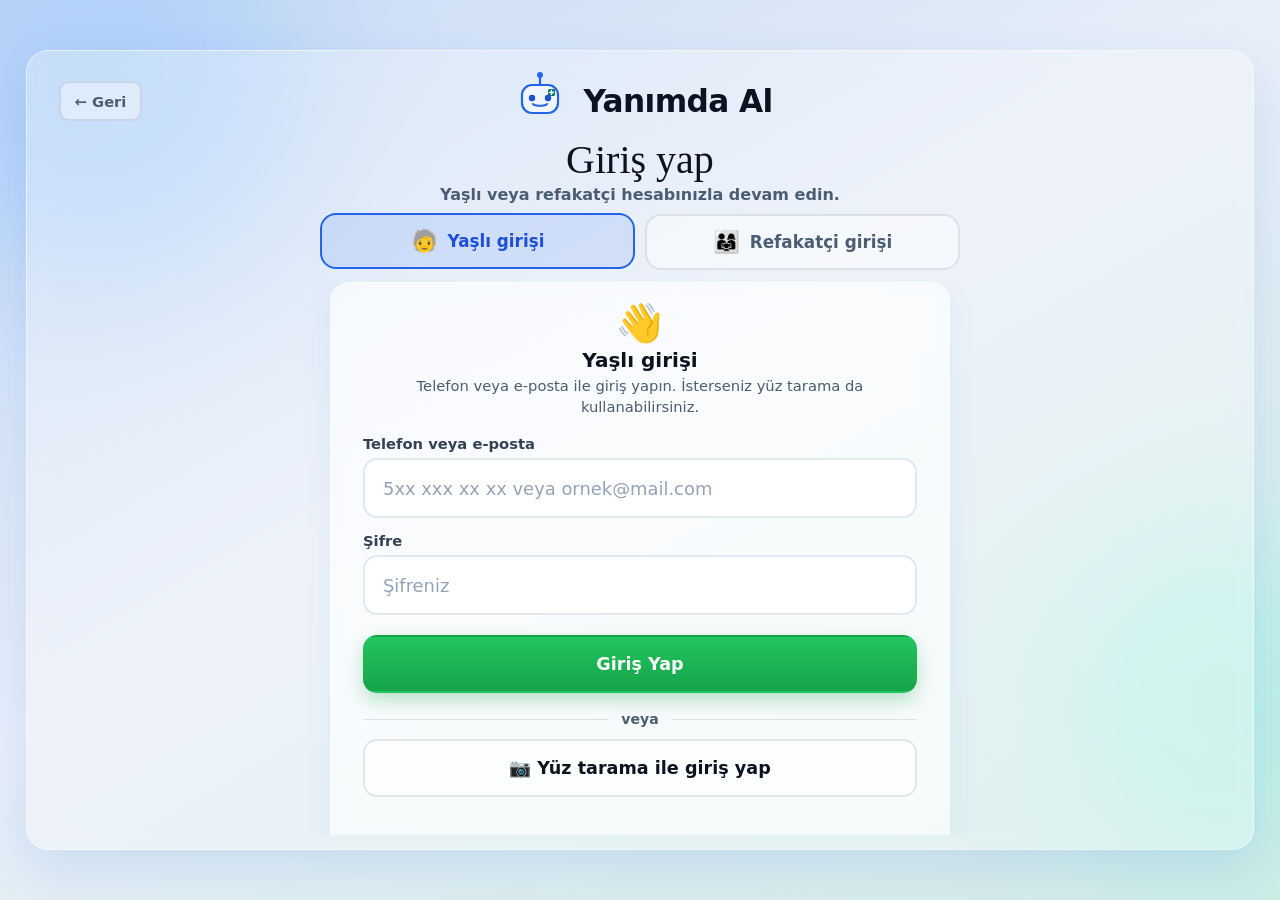
==== commit fb40b668: "test ve iyileştirmeler: kiosk UX, aile paneli, vision/SMS/risk düzeltmeleri Login/register yüz, sesl" ====
--- a/frontend/app.html
+++ b/frontend/app.html
@@ -9,7 +9,7 @@
             var userId = localStorage.getItem("user_id");
             var role = localStorage.getItem("user_role");
             if (!userId) {
-                window.location.replace("onboarding.html");
+                window.location.replace("login.html");
                 return;
             }
             if (role === "family") {
@@ -145,6 +145,7 @@
                     <div id="checkinCard" class="checkin-card">
                         <p id="checkinGreeting" class="checkin-greeting">Bugün kendini nasıl hissediyorsun?</p>
                         <button type="button" class="btn btn-success" onclick="completeCheckin('Harika!')">😊 Çok İyiyim</button>
+                        <button type="button" class="btn btn-neutral" onclick="completeCheckin('Normal')">🙂 Normal</button>
                         <button type="button" class="btn btn-warn" onclick="completeCheckin('Biraz halsizim')">😐 Biraz Halsizim</button>
                     </div>
                     <div class="checkin-dashboard">
@@ -332,10 +333,10 @@
         </div>
     </div>
 
-    <script src="config.js?v=20260728p6"></script>
-    <script src="definitions.js?v=20260728p6"></script>
-    <script src="recognition.js?v=20260728p6"></script>
-    <script src="app.js?v=20260728p6"></script>
-    <script src="app-enhance.js?v=20260729a1"></script>
+    <script src="config.js?v=20260801ux1"></script>
+    <script src="definitions.js?v=20260801ux1"></script>
+    <script src="recognition.js?v=20260801ux1"></script>
+    <script src="app.js?v=20260801ux1"></script>
+    <script src="app-enhance.js?v=20260801ux1"></script>
 </body>
 </html>
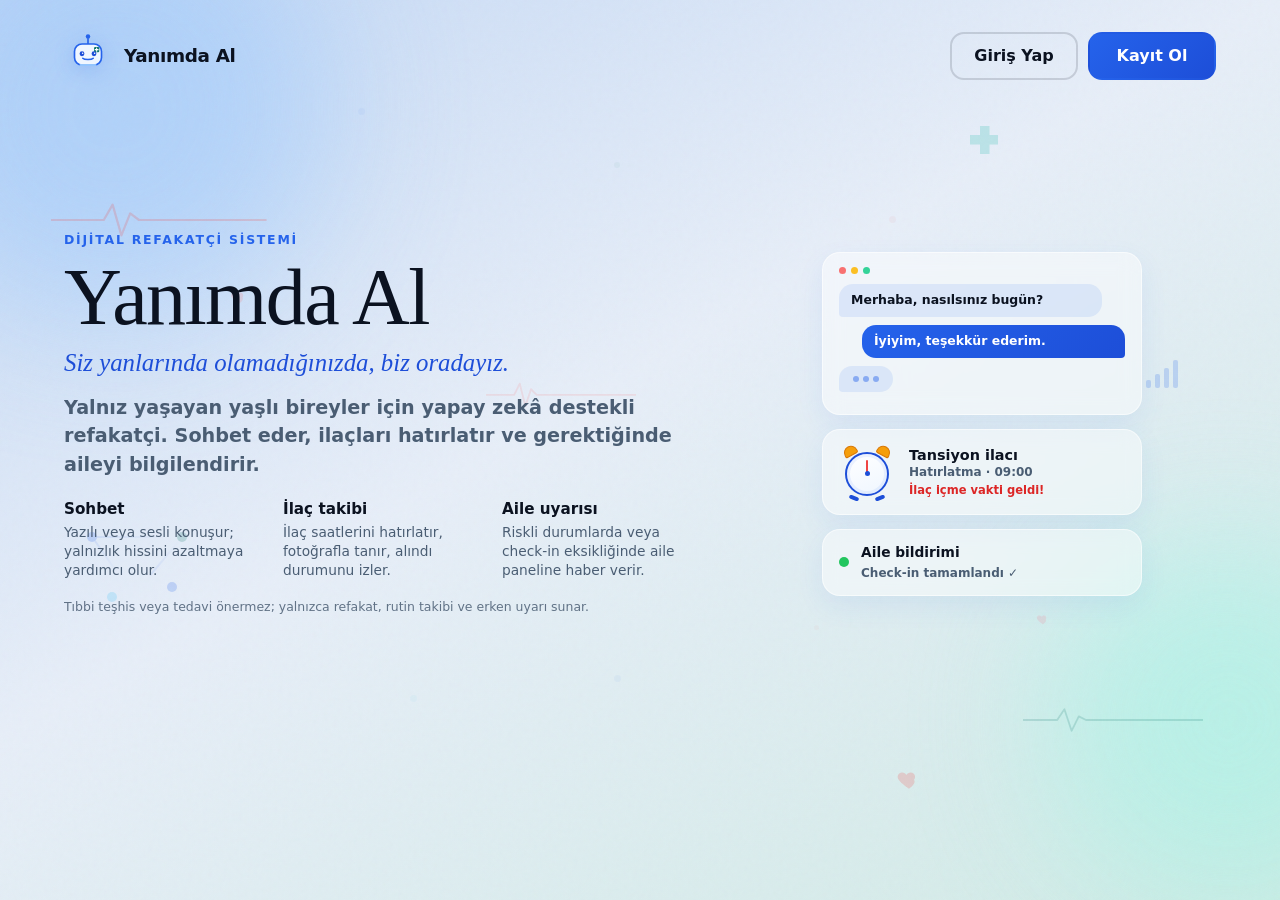
==== commit b063ddc5: "Merge pull request #10 from aysimaErgn/feature/ui-updates Feature/UI updates" ====
--- a/frontend/app.html
+++ b/frontend/app.html
@@ -9,7 +9,7 @@
             var userId = localStorage.getItem("user_id");
             var role = localStorage.getItem("user_role");
             if (!userId) {
-                window.location.replace("login.html");
+                window.location.replace("onboarding.html");
                 return;
             }
             if (role === "family") {
@@ -145,7 +145,6 @@
                     <div id="checkinCard" class="checkin-card">
                         <p id="checkinGreeting" class="checkin-greeting">Bugün kendini nasıl hissediyorsun?</p>
                         <button type="button" class="btn btn-success" onclick="completeCheckin('Harika!')">😊 Çok İyiyim</button>
-                        <button type="button" class="btn btn-neutral" onclick="completeCheckin('Normal')">🙂 Normal</button>
                         <button type="button" class="btn btn-warn" onclick="completeCheckin('Biraz halsizim')">😐 Biraz Halsizim</button>
                     </div>
                     <div class="checkin-dashboard">
@@ -333,10 +332,10 @@
         </div>
     </div>
 
-    <script src="config.js?v=20260801ux1"></script>
-    <script src="definitions.js?v=20260801ux1"></script>
-    <script src="recognition.js?v=20260801ux1"></script>
-    <script src="app.js?v=20260801ux1"></script>
-    <script src="app-enhance.js?v=20260801ux1"></script>
+    <script src="config.js?v=20260728p6"></script>
+    <script src="definitions.js?v=20260728p6"></script>
+    <script src="recognition.js?v=20260728p6"></script>
+    <script src="app.js?v=20260728p6"></script>
+    <script src="app-enhance.js?v=20260729a1"></script>
 </body>
 </html>
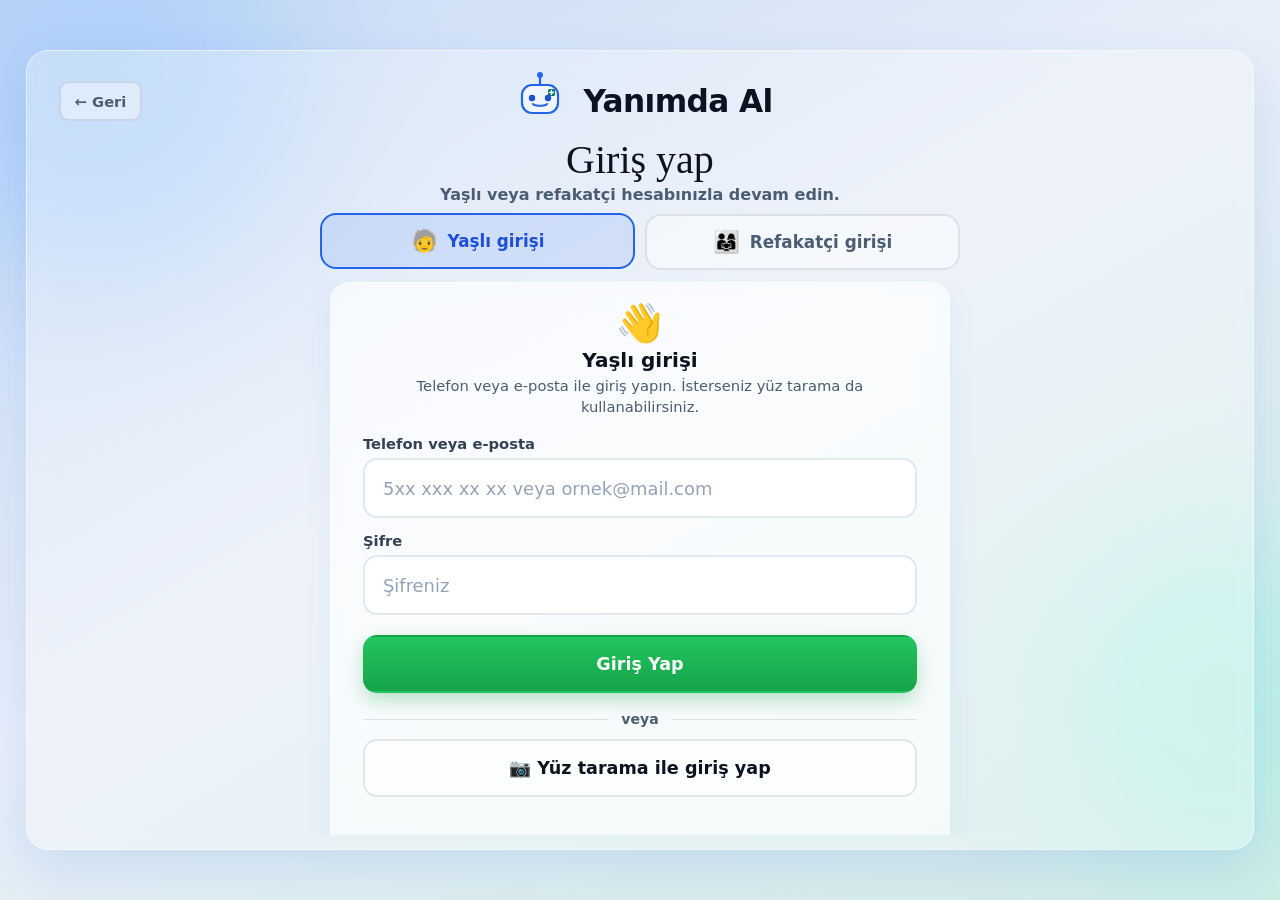
==== commit bdaed084: "Merge pull request #11 from aysimaErgn/test/iyilestirmeler Test/iyilestirmeler" ====
--- a/frontend/app.html
+++ b/frontend/app.html
@@ -9,7 +9,7 @@
             var userId = localStorage.getItem("user_id");
             var role = localStorage.getItem("user_role");
             if (!userId) {
-                window.location.replace("onboarding.html");
+                window.location.replace("login.html");
                 return;
             }
             if (role === "family") {
@@ -145,6 +145,7 @@
                     <div id="checkinCard" class="checkin-card">
                         <p id="checkinGreeting" class="checkin-greeting">Bugün kendini nasıl hissediyorsun?</p>
                         <button type="button" class="btn btn-success" onclick="completeCheckin('Harika!')">😊 Çok İyiyim</button>
+                        <button type="button" class="btn btn-neutral" onclick="completeCheckin('Normal')">🙂 Normal</button>
                         <button type="button" class="btn btn-warn" onclick="completeCheckin('Biraz halsizim')">😐 Biraz Halsizim</button>
                     </div>
                     <div class="checkin-dashboard">
@@ -332,10 +333,10 @@
         </div>
     </div>
 
-    <script src="config.js?v=20260728p6"></script>
-    <script src="definitions.js?v=20260728p6"></script>
-    <script src="recognition.js?v=20260728p6"></script>
-    <script src="app.js?v=20260728p6"></script>
-    <script src="app-enhance.js?v=20260729a1"></script>
+    <script src="config.js?v=20260801ux1"></script>
+    <script src="definitions.js?v=20260801ux1"></script>
+    <script src="recognition.js?v=20260801ux1"></script>
+    <script src="app.js?v=20260801ux1"></script>
+    <script src="app-enhance.js?v=20260801ux1"></script>
 </body>
 </html>
